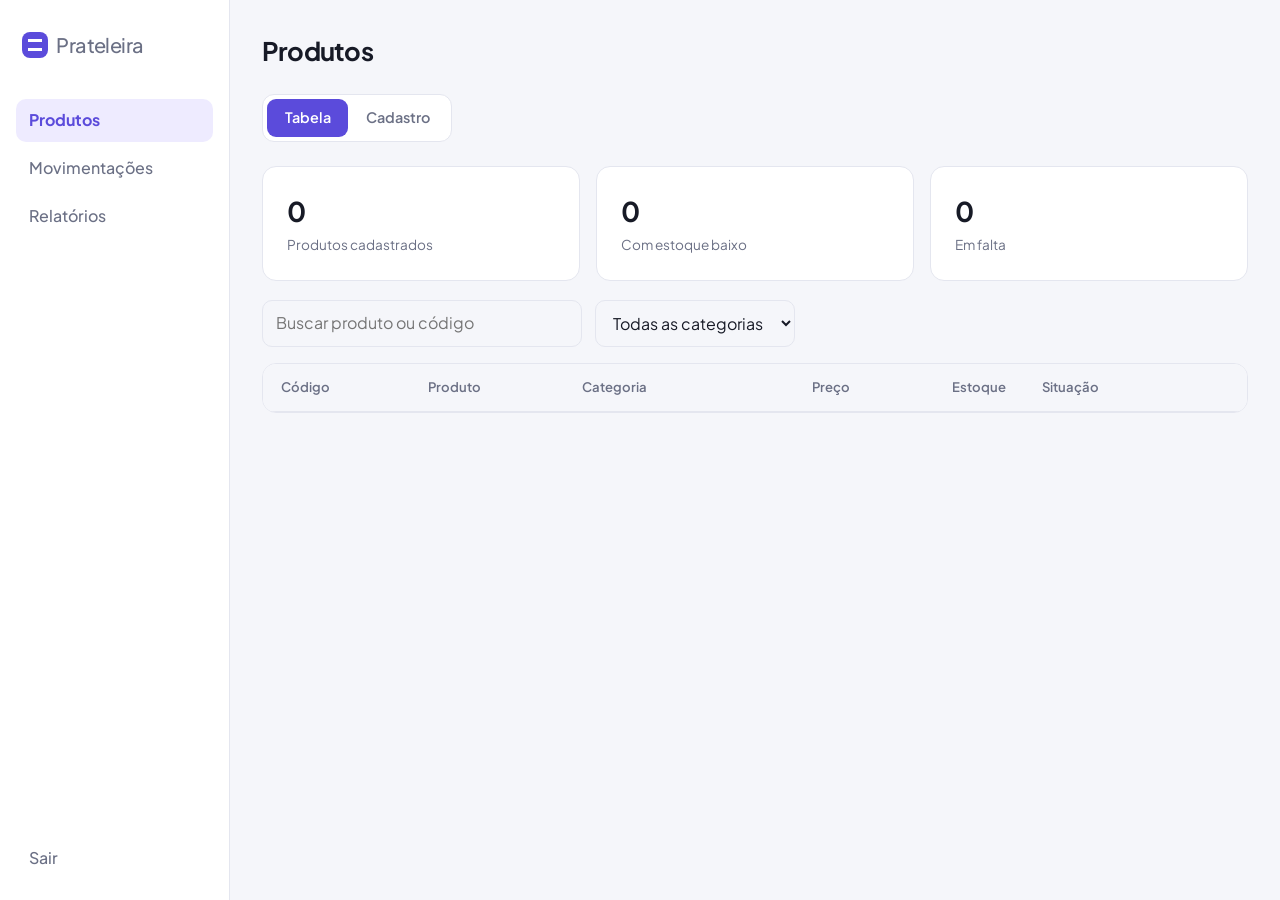
==== public/app.html @ 9b383a3e "versão 1" ====
<!DOCTYPE html>
<html lang="pt-BR"><head><meta charset="utf-8"><meta name="viewport" content="width=device-width,initial-scale=1"><title>Produtos · Prateleira</title><link rel="preconnect" href="https://fonts.googleapis.com"><link href="https://fonts.googleapis.com/css2?family=Plus+Jakarta+Sans:wght@400;500;600;700;800&display=swap" rel="stylesheet"><link rel="stylesheet" href="style.css"></head>
<body>
<div class="app">
  <aside class="side">
    <a href="index.html" class="logo"><i></i>Prateleira</a>
    <a href="app.html" class="on">Produtos</a>
    <a href="/movimentacoes.html">Movimentações</a>
    <a href="/relatorios.html">Relatórios</a>
    <a href="/logout" class="exit">Sair</a>
  </aside>
  <main class="main">
    <div class="head"><h1>Produtos</h1></div>

    <input class="tab-radio" type="radio" name="tab" id="t-tab" checked>
    <input class="tab-radio" type="radio" name="tab" id="t-crud">
    <div class="tabs" role="tablist">
      <label for="t-tab">Tabela</label>
      <label for="t-crud">Cadastro</label>
    </div>

    <div class="panels">
      <!-- VISUALIZAÇÃO EM TABELA -->
      <section class="panel p-tab">
        <div class="kpis">
          <div class="card"><strong id="k-total">0</strong><span>Produtos cadastrados</span></div>
          <div class="card"><strong id="k-baixo">0</strong><span>Com estoque baixo</span></div>
          <div class="card"><strong id="k-falta">0</strong><span>Em falta</span></div>
        </div>
        <div class="toolbar">
          <input id="busca" type="search" placeholder="Buscar produto ou código" aria-label="Buscar produto">
          <select id="filtro-cat" aria-label="Filtrar por categoria"><option>Todas as categorias</option><option>Mercearia</option><option>Bebidas</option><option>Padaria</option></select>
        </div>
        <div class="card table-wrap">
          <table>
            <thead><tr><th>Código</th><th>Produto</th><th>Categoria</th><th class="num">Preço</th><th class="num">Estoque</th><th>Situação</th><th></th></tr></thead>
            <tbody id="tabela"></tbody>
          </table>
        </div>
      </section>

      <!-- CRUD -->
      <section class="panel p-crud">
        <div class="crud-grid">
          <form class="card" id="form-produto">
            <h2 id="titulo-form">Novo produto</h2>
            <p class="sub">Preencha os dados e salve.</p>
            <label for="nome">Nome</label><input id="nome" placeholder="Ex.: Café 500g">
            <div class="form-row">
              <div><label for="cod">Código</label><input id="cod" placeholder="0007"></div>
              <div><label for="cat">Categoria</label><select id="cat"><option>Mercearia</option><option>Bebidas</option><option>Padaria</option></select></div>
            </div>
            <div class="form-row">
              <div><label for="custo">Preço de custo</label><input id="custo" inputmode="decimal" placeholder="0,00"></div>
              <div><label for="venda">Preço de venda</label><input id="venda" inputmode="decimal" placeholder="0,00"></div>
            </div>
            <div class="form-row">
              <div><label for="qtd">Quantidade</label><input id="qtd" type="number" min="0" placeholder="0"><small class="dica" id="dica-qtd" hidden>Para mudar, use Venda ou Entrada.</small></div>
              <div><label for="min">Estoque mínimo</label><input id="min" type="number" min="0" placeholder="5"></div>
            </div>
            <p class="erro" id="erro" role="alert"></p>
            <div class="form-actions"><button class="btn btn-primary" type="submit">Salvar produto</button><button class="btn btn-ghost" type="button" id="limpar">Limpar</button></div>
          </form>

          <div class="card list">
            <h2>Cadastrados recentemente</h2>
            <ul id="recentes"></ul>
          </div>
        </div>
      </section>
    </div>
  </main>
</div>
<dialog id="dlg-entrada" class="modal">
  <form id="form-entrada">
    <h2>Entrada de mercadoria</h2>
    <p class="sub" id="entrada-produto"></p>
    <label for="ent-qtd">Quantidade que chegou</label>
    <input id="ent-qtd" type="number" min="1" max="100000" placeholder="Ex.: 12" required>
    <label for="ent-entregou">Quem entregou</label>
    <input id="ent-entregou" maxlength="80" placeholder="Fornecedor ou entregador" required>
    <label for="ent-recebeu">Quem recebeu</label>
    <input id="ent-recebeu" maxlength="80" placeholder="Nome de quem recebeu" required>
    <p class="erro" id="erro-entrada" role="alert"></p>
    <div class="form-actions"><button class="btn btn-primary" type="submit">Confirmar entrada</button><button class="btn btn-ghost" type="button" id="cancela-entrada">Cancelar</button></div>
  </form>
</dialog>
<dialog id="dlg-venda" class="modal">
  <form id="form-venda">
    <h2>Confirmar venda</h2>
    <p class="sub" id="venda-produto"></p>
    <label for="venda-entregou">Quem entregou</label>
    <input id="venda-entregou" maxlength="80" placeholder="Nome de quem entregou o produto" required>
    <label for="venda-recebeu">Quem recebeu</label>
    <input id="venda-recebeu" maxlength="80" placeholder="Nome de quem recebeu o produto" required>
    <p class="erro" id="erro-venda" role="alert"></p>
    <div class="form-actions"><button class="btn btn-primary" type="submit">Confirmar venda</button><button class="btn btn-ghost" type="button" id="cancela-venda">Cancelar</button></div>
  </form>
</dialog>
<script>
const $=id=>document.getElementById(id);
const esc=s=>String(s).replace(/[&<>"']/g,c=>({'&':'&amp;','<':'&lt;','>':'&gt;','"':'&quot;',"'":'&#39;'}[c]));
const brl=n=>n.toLocaleString('pt-BR',{style:'currency',currency:'BRL'});
const num=v=>String(v).trim().replace(',','.');
let produtos=[], editId=null;

async function api(url,opts={}){
  const r=await fetch(url,{headers:{'Content-Type':'application/json'},...opts});
  if(r.status===401){location.href='/login.html';throw new Error('login')}
  const d=await r.json().catch(()=>({}));
  if(!r.ok) throw new Error(d.erro||'Algo deu errado. Tente de novo.');
  return d;
}
function situacao(p){
  if(p.qtd===0) return ['b-bad','Em falta'];
  if(p.qtd<=p.minimo) return ['b-warn','Estoque baixo'];
  return ['b-ok','Em estoque'];
}
function render(){
  $('k-total').textContent=produtos.length;
  $('k-baixo').textContent=produtos.filter(p=>p.qtd>0&&p.qtd<=p.minimo).length;
  $('k-falta').textContent=produtos.filter(p=>p.qtd===0).length;
  const q=$('busca').value.toLowerCase(), cat=$('filtro-cat').value;
  const lista=produtos.filter(p=>(!q||p.nome.toLowerCase().includes(q)||p.codigo.toLowerCase().includes(q))&&(cat.startsWith('Todas')||p.categoria===cat));
  $('tabela').innerHTML=lista.length?lista.map(p=>{const [c,t]=situacao(p);return `<tr><td>${esc(p.codigo)}</td><td>${esc(p.nome)}</td><td>${esc(p.categoria)}</td><td class="num">${brl(p.venda)}</td><td class="num">${p.qtd}</td><td><span class="badge ${c}">${t}</span></td><td><div class="acts"><button class="btn btn-primary btn-sm" data-venda="${p.id}" ${p.qtd===0?'disabled':''}>Vender</button><button class="btn btn-ghost btn-sm" data-entrada="${p.id}">Entrada</button><button class="btn btn-ghost btn-sm" data-edit="${p.id}">Editar</button></div></td></tr>`}).join(''):'<tr><td colspan="7">Nenhum produto encontrado. Use a aba Cadastro para adicionar.</td></tr>';
  $('recentes').innerHTML=produtos.slice(0,5).map(p=>`<li><div>${esc(p.nome)}<br><small>${esc(p.codigo)} · ${esc(p.categoria)} · ${p.qtd} un.</small></div><div class="acts"><button class="btn btn-primary btn-sm" data-venda="${p.id}" ${p.qtd===0?'disabled':''}>Vender</button><button class="btn btn-ghost btn-sm" data-entrada="${p.id}">Entrada</button><button class="btn btn-ghost btn-sm" data-edit="${p.id}">Editar</button><button class="btn btn-danger btn-sm" data-del="${p.id}">Excluir</button></div></li>`).join('')||'<li><small>Nenhum produto cadastrado ainda.</small></li>';
}
async function carregar(){produtos=await api('/api/produtos');render()}
function limpar(){
  editId=null;$('form-produto').reset();$('erro').textContent='';$('qtd').disabled=false;$('dica-qtd').hidden=true;
  $('titulo-form').textContent='Novo produto';
}
function editar(id){
  const p=produtos.find(x=>x.id===id);if(!p)return;
  editId=id;$('titulo-form').textContent='Editar produto';
  $('nome').value=p.nome;$('cod').value=p.codigo;$('cat').value=p.categoria;
  $('custo').value=p.custo;$('venda').value=p.venda;$('qtd').value=p.qtd;$('min').value=p.minimo;
  $('qtd').disabled=true;$('dica-qtd').hidden=false;$('t-crud').checked=true;
}
$('form-produto').addEventListener('submit',async e=>{
  e.preventDefault();$('erro').textContent='';
  const body=JSON.stringify({nome:$('nome').value,codigo:$('cod').value,categoria:$('cat').value,custo:num($('custo').value),venda:num($('venda').value),qtd:$('qtd').value,minimo:$('min').value});
  try{
    await api(editId?`/api/produtos/${editId}`:'/api/produtos',{method:editId?'PUT':'POST',body});
    limpar();await carregar();$('t-tab').checked=true;
  }catch(err){$('erro').textContent=err.message}
});
$('limpar').addEventListener('click',limpar);
$('busca').addEventListener('input',render);
$('filtro-cat').addEventListener('change',render);
document.addEventListener('click',async e=>{
  const ed=e.target.closest('[data-edit]'),del=e.target.closest('[data-del]'),ven=e.target.closest('[data-venda]'),ent=e.target.closest('[data-entrada]');
  if(ent){entradaId=+ent.dataset.entrada;const p=produtos.find(x=>x.id===entradaId);$('entrada-produto').textContent=p?p.nome:'';$('form-entrada').reset();$('erro-entrada').textContent='';$('dlg-entrada').showModal();$('ent-qtd').focus()}
  if(ed) editar(+ed.dataset.edit);
  if(ven){vendaId=+ven.dataset.venda;const p=produtos.find(x=>x.id===vendaId);$('venda-produto').textContent=p?p.nome:'';$('form-venda').reset();$('erro-venda').textContent='';$('dlg-venda').showModal();$('venda-entregou').focus()}
  if(del&&confirm('Excluir este produto?')){await api(`/api/produtos/${del.dataset.del}`,{method:'DELETE'});await carregar()}
});
let entradaId=null;
$('form-entrada').addEventListener('submit',async e=>{
  e.preventDefault();$('erro-entrada').textContent='';
  try{
    await api(`/api/produtos/${entradaId}/entrada`,{method:'POST',body:JSON.stringify({quantidade:$('ent-qtd').value,entregue_por:$('ent-entregou').value,recebido_por:$('ent-recebeu').value})});
    $('dlg-entrada').close();
  }catch(err){$('erro-entrada').textContent=err.message}
  await carregar();
});
$('cancela-entrada').addEventListener('click',()=>$('dlg-entrada').close());
let vendaId=null;
$('form-venda').addEventListener('submit',async e=>{
  e.preventDefault();$('erro-venda').textContent='';
  try{
    await api(`/api/produtos/${vendaId}/venda`,{method:'POST',body:JSON.stringify({entregue_por:$('venda-entregou').value,recebido_por:$('venda-recebeu').value})});
    $('dlg-venda').close();
  }catch(err){$('erro-venda').textContent=err.message}
  await carregar();
});
$('cancela-venda').addEventListener('click',()=>$('dlg-venda').close());
carregar();
</script>
</body></html>
---- public/style.css ----
:root{--bg:#f5f6fa;--surface:#fff;--ink:#171a26;--muted:#6b7085;--line:#e4e6ef;--accent:#5b4bdb;--accent-dark:#4637b8;--accent-soft:#eeebff;--ok:#12805c;--ok-soft:#dff5ec;--warn:#a85d00;--warn-soft:#fff0d6;--bad:#b42343;--bad-soft:#fde3e8;--r:14px}
@media(prefers-color-scheme:dark){:root{--bg:#10121b;--surface:#181b27;--ink:#eceef7;--muted:#9a9fb5;--line:#2a2e40;--accent:#8b7dff;--accent-dark:#a79cff;--accent-soft:#25234a;--ok:#4fd1a1;--ok-soft:#133a2d;--warn:#f5b04c;--warn-soft:#3b2b10;--bad:#ff7a93;--bad-soft:#42171f}}
*{box-sizing:border-box;margin:0}
body{font-family:'Plus Jakarta Sans',system-ui,sans-serif;background:var(--bg);color:var(--ink);line-height:1.5}
a{color:inherit;text-decoration:none}
:focus-visible{outline:3px solid var(--accent);outline-offset:2px}
.logo{font-weight:800;font-size:1.25rem;letter-spacing:-.03em;display:flex;align-items:center;gap:.5rem}
.logo i{width:26px;height:26px;border-radius:8px;background:var(--accent);display:inline-block;position:relative}
.logo i::after{content:"";position:absolute;inset:7px 6px;border-top:3px solid #fff;border-bottom:3px solid #fff}
.btn{display:inline-flex;align-items:center;justify-content:center;gap:.4rem;padding:.65rem 1.1rem;border-radius:10px;border:1px solid transparent;font:inherit;font-weight:600;font-size:.92rem;cursor:pointer;transition:background .15s}
.btn-primary{background:var(--accent);color:#fff}.btn-primary:hover{background:var(--accent-dark)}
.btn-ghost{background:transparent;border-color:var(--line);color:var(--ink)}.btn-ghost:hover{background:var(--accent-soft)}
.btn-sm{padding:.35rem .7rem;font-size:.8rem}
.btn-danger{background:var(--bad-soft);color:var(--bad)}
/* header */
.topbar{display:flex;justify-content:space-between;align-items:center;padding:1rem clamp(1rem,5vw,3rem);background:var(--surface);border-bottom:1px solid var(--line)}
.topbar nav{display:flex;gap:1.5rem;align-items:center;font-weight:500;color:var(--muted)}
/* landing */
.hero{max-width:1080px;margin:0 auto;padding:clamp(2.5rem,8vw,6rem) clamp(1rem,5vw,3rem);display:grid;gap:3rem;grid-template-columns:1.1fr .9fr;align-items:center}
.hero h1{font-size:clamp(2.2rem,5vw,3.6rem);line-height:1.05;letter-spacing:-.04em;font-weight:800}
.hero p{color:var(--muted);font-size:1.1rem;margin:1.2rem 0 2rem;max-width:46ch}
.hero .actions{display:flex;gap:.75rem;flex-wrap:wrap}
.preview{background:var(--surface);border:1px solid var(--line);border-radius:var(--r);padding:1.2rem;box-shadow:0 20px 50px -25px rgba(91,75,219,.45)}
.preview .row{display:flex;justify-content:space-between;align-items:center;padding:.75rem 0;border-bottom:1px solid var(--line)}
.preview .row:last-child{border:0}
.features{max-width:1080px;margin:0 auto;padding:0 clamp(1rem,5vw,3rem) 4rem;display:grid;gap:1rem;grid-template-columns:repeat(3,1fr)}
.features div{padding:1.4rem;border-left:3px solid var(--accent);background:var(--surface);border-radius:0 var(--r) var(--r) 0}
.features h3{margin-bottom:.3rem}.features p{color:var(--muted);font-size:.95rem}
/* badges */
.badge{display:inline-block;padding:.15rem .6rem;border-radius:99px;font-size:.78rem;font-weight:600}
.b-ok{background:var(--ok-soft);color:var(--ok)}.b-warn{background:var(--warn-soft);color:var(--warn)}.b-bad{background:var(--bad-soft);color:var(--bad)}
/* login */
.login-wrap{min-height:100vh;display:grid;grid-template-columns:1fr 1fr}
.login-side{background:var(--accent);color:#fff;padding:3rem;display:flex;flex-direction:column;justify-content:space-between}
.login-side .logo i{background:#fff}.login-side .logo i::after{border-color:var(--accent)}
.login-side h2{font-size:2rem;letter-spacing:-.03em;line-height:1.15;max-width:18ch}
.login-form{display:grid;place-items:center;padding:2rem}
.card{background:var(--surface);border:1px solid var(--line);border-radius:var(--r);padding:1.5rem}
.login-form .card{width:min(400px,100%);padding:2rem}
.login-form h1{font-size:1.6rem;letter-spacing:-.03em}
.sub{color:var(--muted);margin:.3rem 0 1.5rem;font-size:.95rem}
label{display:block;font-weight:600;font-size:.85rem;margin:1rem 0 .35rem}
input,select{width:100%;padding:.65rem .8rem;border:1px solid var(--line);border-radius:10px;background:var(--bg);color:var(--ink);font:inherit}
.login-form .btn{width:100%;margin-top:1.5rem}
.small{font-size:.85rem;color:var(--muted);text-align:center;margin-top:1.2rem}
.small a{color:var(--accent);font-weight:600}
/* app */
.app{display:grid;grid-template-columns:230px 1fr;min-height:100vh}
.side{background:var(--surface);border-right:1px solid var(--line);padding:1.3rem 1rem;display:flex;flex-direction:column;gap:.3rem}
.side .logo{margin-bottom:1.5rem;padding-left:.4rem}
.side a{padding:.6rem .8rem;border-radius:10px;color:var(--muted);font-weight:500}
.side a.on{background:var(--accent-soft);color:var(--accent);font-weight:700}
.side .exit{margin-top:auto}
.main{padding:clamp(1rem,3vw,2rem);min-width:0}
.head{display:flex;justify-content:space-between;align-items:center;flex-wrap:wrap;gap:1rem;margin-bottom:1.5rem}
.head h1{font-size:1.6rem;letter-spacing:-.03em}
.tab-radio{position:absolute;opacity:0;pointer-events:none}
.tabs{display:inline-flex;background:var(--surface);border:1px solid var(--line);border-radius:12px;padding:4px;margin-bottom:1.5rem}
.tabs label{margin:0;padding:.5rem 1.1rem;border-radius:9px;cursor:pointer;color:var(--muted);font-size:.9rem}
#t-crud:checked~.tabs label[for=t-crud],#t-tab:checked~.tabs label[for=t-tab]{background:var(--accent);color:#fff}
#t-crud:focus-visible~.tabs label[for=t-crud],#t-tab:focus-visible~.tabs label[for=t-tab]{outline:3px solid var(--accent);outline-offset:2px}
.panel{display:none}
#t-crud:checked~.panels .p-crud,#t-tab:checked~.panels .p-tab{display:block}
.crud-grid{display:grid;grid-template-columns:minmax(260px,360px) 1fr;gap:1.2rem;align-items:start}
.form-row{display:grid;grid-template-columns:1fr 1fr;gap:.8rem}
.card h2{font-size:1.05rem;margin-bottom:.2rem}
.form-actions{display:flex;gap:.6rem;margin-top:1.4rem}
.list li{list-style:none;display:flex;justify-content:space-between;align-items:center;gap:1rem;padding:.8rem 0;border-bottom:1px solid var(--line)}
.list li:last-child{border:0}
.list ul{padding:0}.list small{color:var(--muted)}
.list .acts{display:flex;gap:.4rem;flex-shrink:0}
.kpis{display:grid;grid-template-columns:repeat(3,1fr);gap:1rem;margin-bottom:1.2rem}
.kpis .card strong{display:block;font-size:1.7rem;letter-spacing:-.03em}
.kpis .card span{color:var(--muted);font-size:.85rem}
.toolbar{display:flex;gap:.8rem;margin-bottom:1rem}
.toolbar input{max-width:320px}.toolbar select{max-width:200px}
.table-wrap{overflow-x:auto;padding:0}
table{width:100%;border-collapse:collapse;min-width:640px}
th,td{padding:.85rem 1.1rem;text-align:left;border-bottom:1px solid var(--line);font-size:.92rem}
th{color:var(--muted);font-weight:600;font-size:.82rem;background:var(--bg)}
tr:last-child td{border:0}
td.num,th.num{text-align:right;font-variant-numeric:tabular-nums}
@media(max-width:820px){.hero,.features,.login-wrap,.crud-grid,.kpis{grid-template-columns:1fr}.login-side{display:none}.app{grid-template-columns:1fr}.side{flex-direction:row;overflow-x:auto;border-right:0;border-bottom:1px solid var(--line)}.side .logo{margin:0 1rem 0 0}.side .exit{margin:0 0 0 auto}.topbar nav a:not(.btn){display:none}}

.erro{color:var(--bad);font-size:.88rem;font-weight:600;margin-top:1rem;min-height:1.2em}
button.btn{font-family:inherit}
.btn:disabled{opacity:.4;cursor:not-allowed}
.page{max-width:1080px;margin:0 auto;padding:clamp(2rem,6vw,4rem) clamp(1rem,5vw,3rem) 1.5rem}
.page h1{font-size:clamp(1.9rem,4vw,2.8rem);letter-spacing:-.04em;line-height:1.1}
.page p{color:var(--muted);margin-top:.8rem;max-width:56ch}
.topbar nav a.atual{color:var(--accent);font-weight:700}
.end{max-width:1080px;margin:0 auto;padding:0 clamp(1rem,5vw,3rem) 4rem}
.modal{border:1px solid var(--line);border-radius:var(--r);background:var(--surface);color:var(--ink);padding:1.8rem;width:min(420px,calc(100% - 2rem));margin:auto}
.modal::backdrop{background:rgba(16,18,27,.55)}
.modal h2{font-size:1.3rem;letter-spacing:-.03em}
.modal .sub{margin-bottom:.5rem;font-weight:600;color:var(--ink)}
.b-info{background:var(--accent-soft);color:var(--accent)}
.list li{flex-wrap:wrap}
.features div:last-child:nth-child(3n+1){grid-column:1/-1}
.dica{display:block;margin-top:.3rem;color:var(--muted);font-size:.78rem}
.dica[hidden]{display:none}
input:disabled{opacity:.55;cursor:not-allowed}
.tabs button{margin:0;padding:.5rem 1.1rem;border:0;border-radius:9px;cursor:pointer;color:var(--muted);font:inherit;font-size:.9rem;background:transparent}
.tabs button[aria-pressed=true]{background:var(--accent);color:#fff}
.head select{width:auto}
.chart{width:100%;height:auto;display:block}
.chart .grid{stroke:var(--line)}.chart .zero{stroke:var(--muted)}
.chart text{fill:var(--muted);font-size:11px;font-family:inherit}
.chart .linha{fill:none;stroke:var(--accent);stroke-width:2.5;stroke-linejoin:round;stroke-linecap:round}
.chart .pt{fill:var(--surface);stroke:var(--accent);stroke-width:2.5}
.chart .pt:hover{fill:var(--accent)}
.vazio{color:var(--muted);font-size:.9rem;margin-top:.8rem}
.vazio[hidden]{display:none}
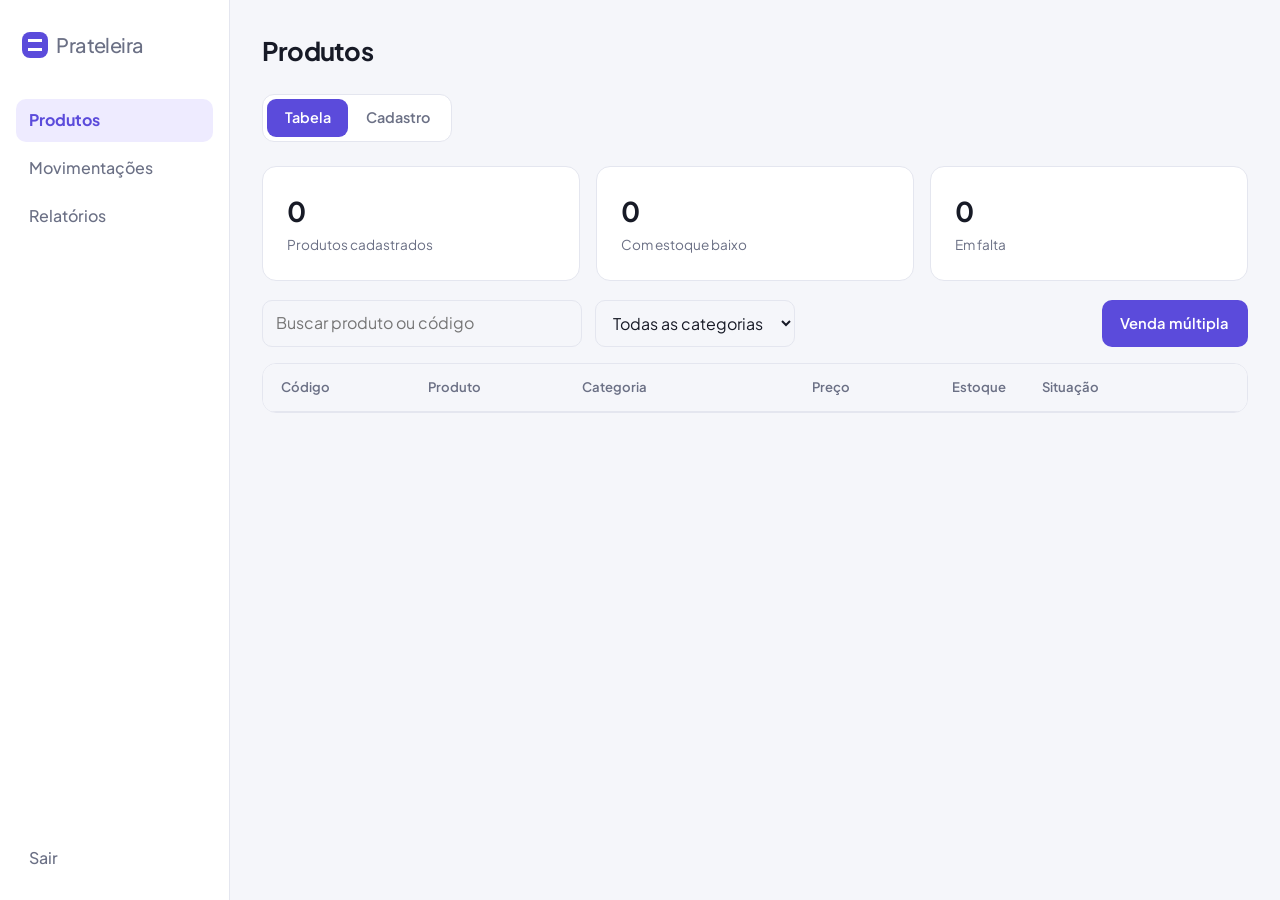
==== commit 1d6e6ffd: "versão 1.3" ====
--- a/public/app.html
+++ b/public/app.html
@@ -7,6 +7,7 @@
     <a href="app.html" class="on">Produtos</a>
     <a href="/movimentacoes.html">Movimentações</a>
     <a href="/relatorios.html">Relatórios</a>
+    <a href="/equipe.html" id="menu-equipe" hidden>Equipe</a>
     <a href="/logout" class="exit">Sair</a>
   </aside>
   <main class="main">
@@ -16,7 +17,7 @@
     <input class="tab-radio" type="radio" name="tab" id="t-crud">
     <div class="tabs" role="tablist">
       <label for="t-tab">Tabela</label>
-      <label for="t-crud">Cadastro</label>
+      <label for="t-crud" class="so-admin">Cadastro</label>
     </div>
 
     <div class="panels">
@@ -30,6 +31,7 @@
         <div class="toolbar">
           <input id="busca" type="search" placeholder="Buscar produto ou código" aria-label="Buscar produto">
           <select id="filtro-cat" aria-label="Filtrar por categoria"><option>Todas as categorias</option><option>Mercearia</option><option>Bebidas</option><option>Padaria</option></select>
+          <button class="btn btn-primary" type="button" id="abrir-multi" style="margin-left:auto">Venda múltipla</button>
         </div>
         <div class="card table-wrap">
           <table>
@@ -71,6 +73,28 @@
     </div>
   </main>
 </div>
+<dialog id="dlg-multi" class="modal modal-lg">
+  <form id="form-multi">
+    <h2>Venda múltipla</h2>
+    <p class="sub">Adicione os produtos e confirme para registrar tudo de uma vez.</p>
+    <div class="add-row">
+      <div><label for="m-prod">Produto</label><input id="m-prod" list="m-lista" placeholder="Digite o nome ou o código" autocomplete="off"></div>
+      <div><label for="m-qtd">Qtd.</label><input id="m-qtd" type="number" min="1" value="1"></div>
+      <button class="btn btn-ghost" type="button" id="m-add">Adicionar</button>
+    </div>
+    <datalist id="m-lista"></datalist>
+    <ul class="itens" id="m-itens"></ul>
+    <p class="total" id="m-total"></p>
+    <label for="m-entregou">Quem entregou</label>
+    <input id="m-entregou" maxlength="80" placeholder="Nome de quem entregou" required>
+    <label for="m-recebeu">Quem recebeu</label>
+    <input id="m-recebeu" maxlength="80" placeholder="Nome de quem recebeu" required>
+    <label for="m-contato">Contato (e-mail ou telefone)</label>
+    <input id="m-contato" maxlength="120" placeholder="Opcional">
+    <p class="erro" id="erro-multi" role="alert"></p>
+    <div class="form-actions"><button class="btn btn-primary" type="submit">Confirmar venda</button><button class="btn btn-ghost" type="button" id="cancela-multi">Cancelar</button></div>
+  </form>
+</dialog>
 <dialog id="dlg-entrada" class="modal">
   <form id="form-entrada">
     <h2>Entrada de mercadoria</h2>
@@ -93,6 +117,8 @@
     <input id="venda-entregou" maxlength="80" placeholder="Nome de quem entregou o produto" required>
     <label for="venda-recebeu">Quem recebeu</label>
     <input id="venda-recebeu" maxlength="80" placeholder="Nome de quem recebeu o produto" required>
+    <label for="venda-contato">Contato (e-mail ou telefone)</label>
+    <input id="venda-contato" maxlength="120" placeholder="Opcional">
     <p class="erro" id="erro-venda" role="alert"></p>
     <div class="form-actions"><button class="btn btn-primary" type="submit">Confirmar venda</button><button class="btn btn-ghost" type="button" id="cancela-venda">Cancelar</button></div>
   </form>
@@ -122,8 +148,8 @@
   $('k-falta').textContent=produtos.filter(p=>p.qtd===0).length;
   const q=$('busca').value.toLowerCase(), cat=$('filtro-cat').value;
   const lista=produtos.filter(p=>(!q||p.nome.toLowerCase().includes(q)||p.codigo.toLowerCase().includes(q))&&(cat.startsWith('Todas')||p.categoria===cat));
-  $('tabela').innerHTML=lista.length?lista.map(p=>{const [c,t]=situacao(p);return `<tr><td>${esc(p.codigo)}</td><td>${esc(p.nome)}</td><td>${esc(p.categoria)}</td><td class="num">${brl(p.venda)}</td><td class="num">${p.qtd}</td><td><span class="badge ${c}">${t}</span></td><td><div class="acts"><button class="btn btn-primary btn-sm" data-venda="${p.id}" ${p.qtd===0?'disabled':''}>Vender</button><button class="btn btn-ghost btn-sm" data-entrada="${p.id}">Entrada</button><button class="btn btn-ghost btn-sm" data-edit="${p.id}">Editar</button></div></td></tr>`}).join(''):'<tr><td colspan="7">Nenhum produto encontrado. Use a aba Cadastro para adicionar.</td></tr>';
-  $('recentes').innerHTML=produtos.slice(0,5).map(p=>`<li><div>${esc(p.nome)}<br><small>${esc(p.codigo)} · ${esc(p.categoria)} · ${p.qtd} un.</small></div><div class="acts"><button class="btn btn-primary btn-sm" data-venda="${p.id}" ${p.qtd===0?'disabled':''}>Vender</button><button class="btn btn-ghost btn-sm" data-entrada="${p.id}">Entrada</button><button class="btn btn-ghost btn-sm" data-edit="${p.id}">Editar</button><button class="btn btn-danger btn-sm" data-del="${p.id}">Excluir</button></div></li>`).join('')||'<li><small>Nenhum produto cadastrado ainda.</small></li>';
+  $('tabela').innerHTML=lista.length?lista.map(p=>{const [c,t]=situacao(p);return `<tr><td>${esc(p.codigo)}</td><td>${esc(p.nome)}</td><td>${esc(p.categoria)}</td><td class="num">${brl(p.venda)}</td><td class="num">${p.qtd}</td><td><span class="badge ${c}">${t}</span></td><td><div class="acts"><button class="btn btn-primary btn-sm" data-venda="${p.id}" ${p.qtd===0?'disabled':''}>Vender</button><button class="btn btn-ghost btn-sm so-admin" data-entrada="${p.id}">Entrada</button><button class="btn btn-ghost btn-sm so-admin" data-edit="${p.id}">Editar</button></div></td></tr>`}).join(''):'<tr><td colspan="7">Nenhum produto encontrado. Use a aba Cadastro para adicionar.</td></tr>';
+  $('recentes').innerHTML=produtos.slice(0,5).map(p=>`<li><div>${esc(p.nome)}<br><small>${esc(p.codigo)} · ${esc(p.categoria)} · ${p.qtd} un.</small></div><div class="acts"><button class="btn btn-primary btn-sm" data-venda="${p.id}" ${p.qtd===0?'disabled':''}>Vender</button><button class="btn btn-ghost btn-sm so-admin" data-entrada="${p.id}">Entrada</button><button class="btn btn-ghost btn-sm so-admin" data-edit="${p.id}">Editar</button><button class="btn btn-danger btn-sm so-admin" data-del="${p.id}">Excluir</button></div></li>`).join('')||'<li><small>Nenhum produto cadastrado ainda.</small></li>';
 }
 async function carregar(){produtos=await api('/api/produtos');render()}
 function limpar(){
@@ -165,16 +191,51 @@
   await carregar();
 });
 $('cancela-entrada').addEventListener('click',()=>$('dlg-entrada').close());
-let vendaId=null;
+let papel='admin',vendaId=null;
 $('form-venda').addEventListener('submit',async e=>{
   e.preventDefault();$('erro-venda').textContent='';
   try{
-    await api(`/api/produtos/${vendaId}/venda`,{method:'POST',body:JSON.stringify({entregue_por:$('venda-entregou').value,recebido_por:$('venda-recebeu').value})});
+    await api(`/api/produtos/${vendaId}/venda`,{method:'POST',body:JSON.stringify({entregue_por:$('venda-entregou').value,recebido_por:$('venda-recebeu').value,contato:$('venda-contato').value})});
     $('dlg-venda').close();
   }catch(err){$('erro-venda').textContent=err.message}
   await carregar();
 });
 $('cancela-venda').addEventListener('click',()=>$('dlg-venda').close());
-carregar();
+let carrinho=[];
+const rotulo=p=>`${p.codigo} · ${p.nome}`;
+function renderMulti(){
+  $('m-itens').innerHTML=carrinho.map(i=>{const p=produtos.find(x=>x.id===i.id);return `<li><span>${esc(p.nome)} × ${i.qtd}</span><span>${brl(p.venda*i.qtd)} <button class="btn btn-danger btn-sm" type="button" data-rm="${i.id}">Remover</button></span></li>`}).join('');
+  const total=carrinho.reduce((t,i)=>t+produtos.find(x=>x.id===i.id).venda*i.qtd,0);
+  $('m-total').textContent=carrinho.length?`Total: ${brl(total)}`:'Nenhum produto adicionado ainda.';
+}
+$('abrir-multi').addEventListener('click',()=>{
+  carrinho=[];$('form-multi').reset();$('erro-multi').textContent='';
+  $('m-lista').innerHTML=produtos.filter(p=>p.qtd>0).map(p=>`<option value="${esc(rotulo(p))}">${p.qtd} em estoque</option>`).join('');
+  renderMulti();$('dlg-multi').showModal();$('m-prod').focus();
+});
+function adicionar(){
+  $('erro-multi').textContent='';
+  const p=produtos.find(x=>rotulo(x).toLowerCase()===$('m-prod').value.trim().toLowerCase()),q=parseInt($('m-qtd').value,10);
+  if(!p){$('erro-multi').textContent='Escolha um produto da lista.';return}
+  if(!(q>=1)){$('erro-multi').textContent='Informe uma quantidade válida.';return}
+  const it=carrinho.find(i=>i.id===p.id);
+  if((it?it.qtd:0)+q>p.qtd){$('erro-multi').textContent=`Só há ${p.qtd} de ${p.nome} em estoque.`;return}
+  if(it)it.qtd+=q;else carrinho.push({id:p.id,qtd:q});
+  $('m-prod').value='';$('m-qtd').value=1;renderMulti();$('m-prod').focus();
+}
+$('m-add').addEventListener('click',adicionar);
+['m-prod','m-qtd'].forEach(id=>$(id).addEventListener('keydown',e=>{if(e.key==='Enter'){e.preventDefault();adicionar()}}));
+$('m-itens').addEventListener('click',e=>{const r=e.target.closest('[data-rm]');if(r){carrinho=carrinho.filter(i=>i.id!==+r.dataset.rm);renderMulti()}});
+$('form-multi').addEventListener('submit',async e=>{
+  e.preventDefault();$('erro-multi').textContent='';
+  if(!carrinho.length){$('erro-multi').textContent='Adicione pelo menos um produto.';return}
+  try{
+    await api('/api/vendas',{method:'POST',body:JSON.stringify({itens:carrinho.map(i=>({produto_id:i.id,quantidade:i.qtd})),entregue_por:$('m-entregou').value,recebido_por:$('m-recebeu').value,contato:$('m-contato').value})});
+    $('dlg-multi').close();
+  }catch(err){$('erro-multi').textContent=err.message}
+  await carregar();
+});
+$('cancela-multi').addEventListener('click',()=>$('dlg-multi').close());
+fetch('/api/me').then(r=>r.json()).then(u=>{papel=u.papel;if(papel==='admin')$('menu-equipe').hidden=false;else document.body.classList.add('operador')}).catch(()=>{}).finally(carregar);
 </script>
 </body></html>
--- a/public/style.css
+++ b/public/style.css
@@ -111,3 +111,13 @@
 .chart .pt:hover{fill:var(--accent)}
 .vazio{color:var(--muted);font-size:.9rem;margin-top:.8rem}
 .vazio[hidden]{display:none}
+[hidden]{display:none!important}
+body.operador .so-admin{display:none!important}
+.acts{display:flex;gap:.4rem;flex-wrap:wrap}
+.modal-lg{width:min(560px,calc(100% - 2rem))}
+.add-row{display:grid;grid-template-columns:1fr 90px auto;gap:.6rem;align-items:end}
+.add-row label{margin-top:.2rem}
+.itens{padding:0;margin:.8rem 0 0}
+.itens li{list-style:none;display:flex;justify-content:space-between;align-items:center;gap:1rem;padding:.55rem 0;border-bottom:1px solid var(--line);font-size:.92rem}
+.itens li span:last-child{display:flex;align-items:center;gap:.6rem;white-space:nowrap}
+.total{margin:.6rem 0 0;font-weight:700}
